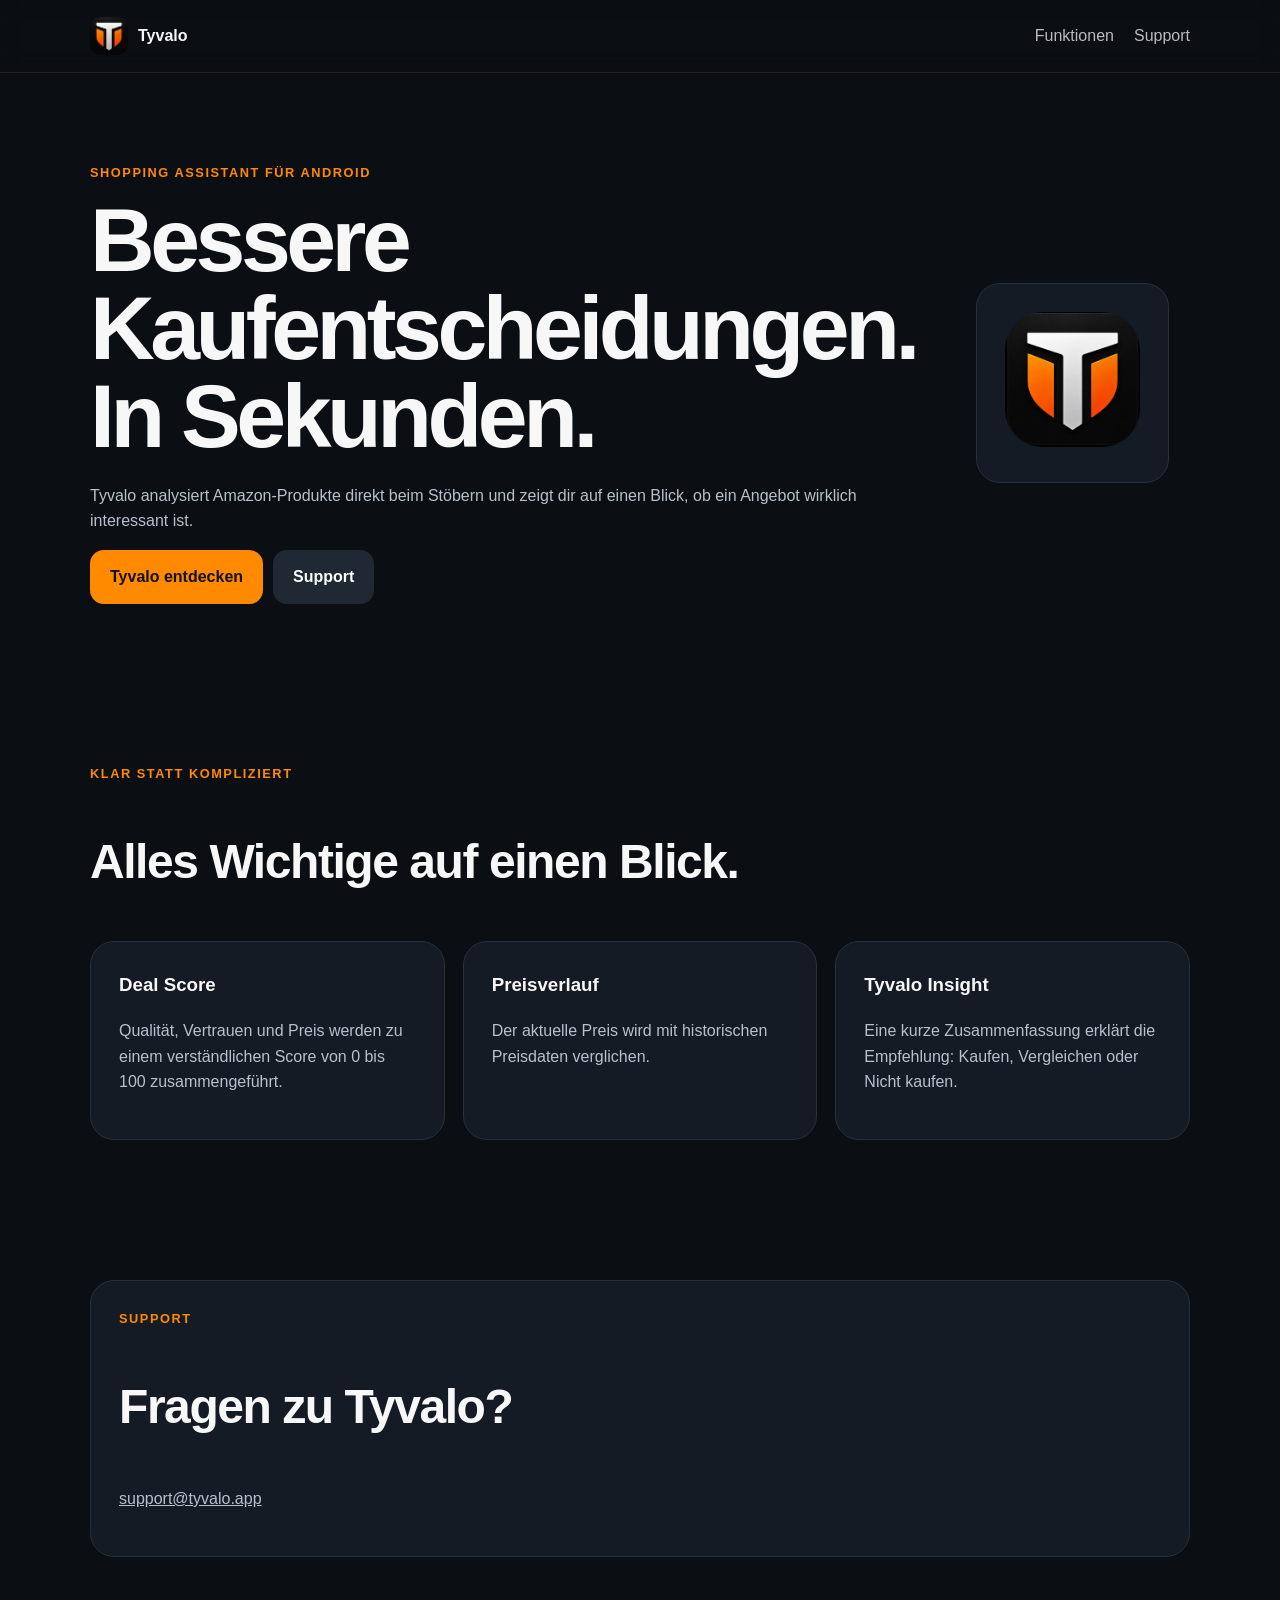
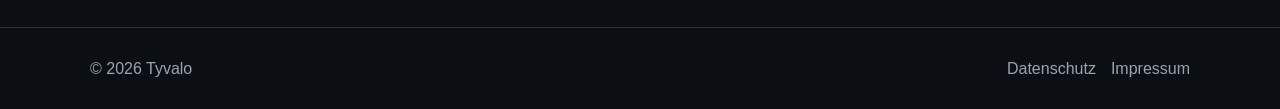
==== index.html @ d8acbd74 "Create Tyvalo website" ====
<!doctype html><html lang="de"><head><meta charset="utf-8"><meta name="viewport" content="width=device-width,initial-scale=1"><title>Tyvalo – Smarte Kaufentscheidungen</title><meta name="description" content="Tyvalo bewertet Amazon-Produkte mit Deal Score, Preisverlauf und klarer Kaufempfehlung."><link rel="icon" href="assets/tyvalo-icon.png"><link rel="stylesheet" href="styles.css"></head><body>
<header><div class="container"><nav><a class="brand" href="index.html"><img src="assets/tyvalo-icon.png" alt=""><span>Tyvalo</span></a><div class="links"><a href="#funktionen">Funktionen</a><a href="#support">Support</a></div></nav></div></header>
<main><section class="hero"><div class="container hero-grid"><div><div class="eyebrow">Shopping Assistant für Android</div><h1>Bessere Kaufentscheidungen. In Sekunden.</h1><p>Tyvalo analysiert Amazon-Produkte direkt beim Stöbern und zeigt dir auf einen Blick, ob ein Angebot wirklich interessant ist.</p><a class="btn" href="#funktionen">Tyvalo entdecken</a><a class="btn" style="background:#202833;color:#fff" href="mailto:support@tyvalo.app">Support</a></div><div class="hero-card"><img src="assets/tyvalo-icon.png" alt="Tyvalo App-Icon"></div></div></section>
<section class="section" id="funktionen"><div class="container"><div class="eyebrow">Klar statt kompliziert</div><h2>Alles Wichtige auf einen Blick.</h2><div class="cards"><article class="card"><h3>Deal Score</h3><p>Qualität, Vertrauen und Preis werden zu einem verständlichen Score von 0 bis 100 zusammengeführt.</p></article><article class="card"><h3>Preisverlauf</h3><p>Der aktuelle Preis wird mit historischen Preisdaten verglichen.</p></article><article class="card"><h3>Tyvalo Insight</h3><p>Eine kurze Zusammenfassung erklärt die Empfehlung: Kaufen, Vergleichen oder Nicht kaufen.</p></article></div></div></section>
<section class="section" id="support"><div class="container"><div class="box"><div class="eyebrow">Support</div><h2>Fragen zu Tyvalo?</h2><p><a href="mailto:support@tyvalo.app">support@tyvalo.app</a></p></div></div></section></main>
<footer><div class="container footer"><span>© 2026 Tyvalo</span><span><a href="datenschutz.html">Datenschutz</a><a href="impressum.html">Impressum</a></span></div></footer></body></html>
---- styles.css ----
body{margin:0;font-family:Arial,sans-serif;background:#0b0f14;color:#f7f7f7;line-height:1.6}
a{color:inherit}.container{width:min(1100px,calc(100% - 40px));margin:auto}
header{position:sticky;top:0;background:#0b0f14e8;border-bottom:1px solid #222;backdrop-filter:blur(12px)}
nav{height:72px;display:flex;align-items:center;justify-content:space-between}
.brand{display:flex;gap:10px;align-items:center;text-decoration:none;font-weight:800}.brand img{width:38px;border-radius:10px}
.links{display:flex;gap:20px}.links a{text-decoration:none;color:#bbb}
.hero{padding:90px 0}.hero-grid{display:grid;grid-template-columns:1.1fr .9fr;gap:60px;align-items:center}
.eyebrow{color:#ff8a00;font-weight:800;text-transform:uppercase;letter-spacing:.12em;font-size:.8rem}
h1{font-size:clamp(3rem,7vw,6rem);line-height:.98;letter-spacing:-.05em;margin:14px 0 22px}
h2{font-size:clamp(2rem,4vw,3rem);letter-spacing:-.03em}
p{color:#b8c0cc}.btn{display:inline-block;padding:14px 20px;border-radius:14px;text-decoration:none;font-weight:800;background:#ff8a00;color:#111;margin-right:10px}
.hero-card,.card,.box{background:#141b24;border:1px solid #27303d;border-radius:24px;padding:28px}
.hero-card img{width:min(360px,100%);margin:auto;border-radius:28%}
.section{padding:70px 0}.cards{display:grid;grid-template-columns:repeat(3,1fr);gap:18px}.card h3{margin-top:0}
footer{border-top:1px solid #27303d;padding:28px 0;color:#9aa4b2}.footer{display:flex;justify-content:space-between;gap:20px;flex-wrap:wrap}
.footer a{text-decoration:none;color:#9aa4b2;margin-left:15px}
.legal{max-width:850px;padding:60px 0 90px}.legal h1{font-size:3.4rem}.legal h2{margin-top:32px}
.notice{padding:16px;border:1px solid #ff8a0055;background:#ff8a0012;border-radius:14px;color:#ffd09a}
@media(max-width:800px){.hero-grid,.cards{grid-template-columns:1fr}.links{display:none}}
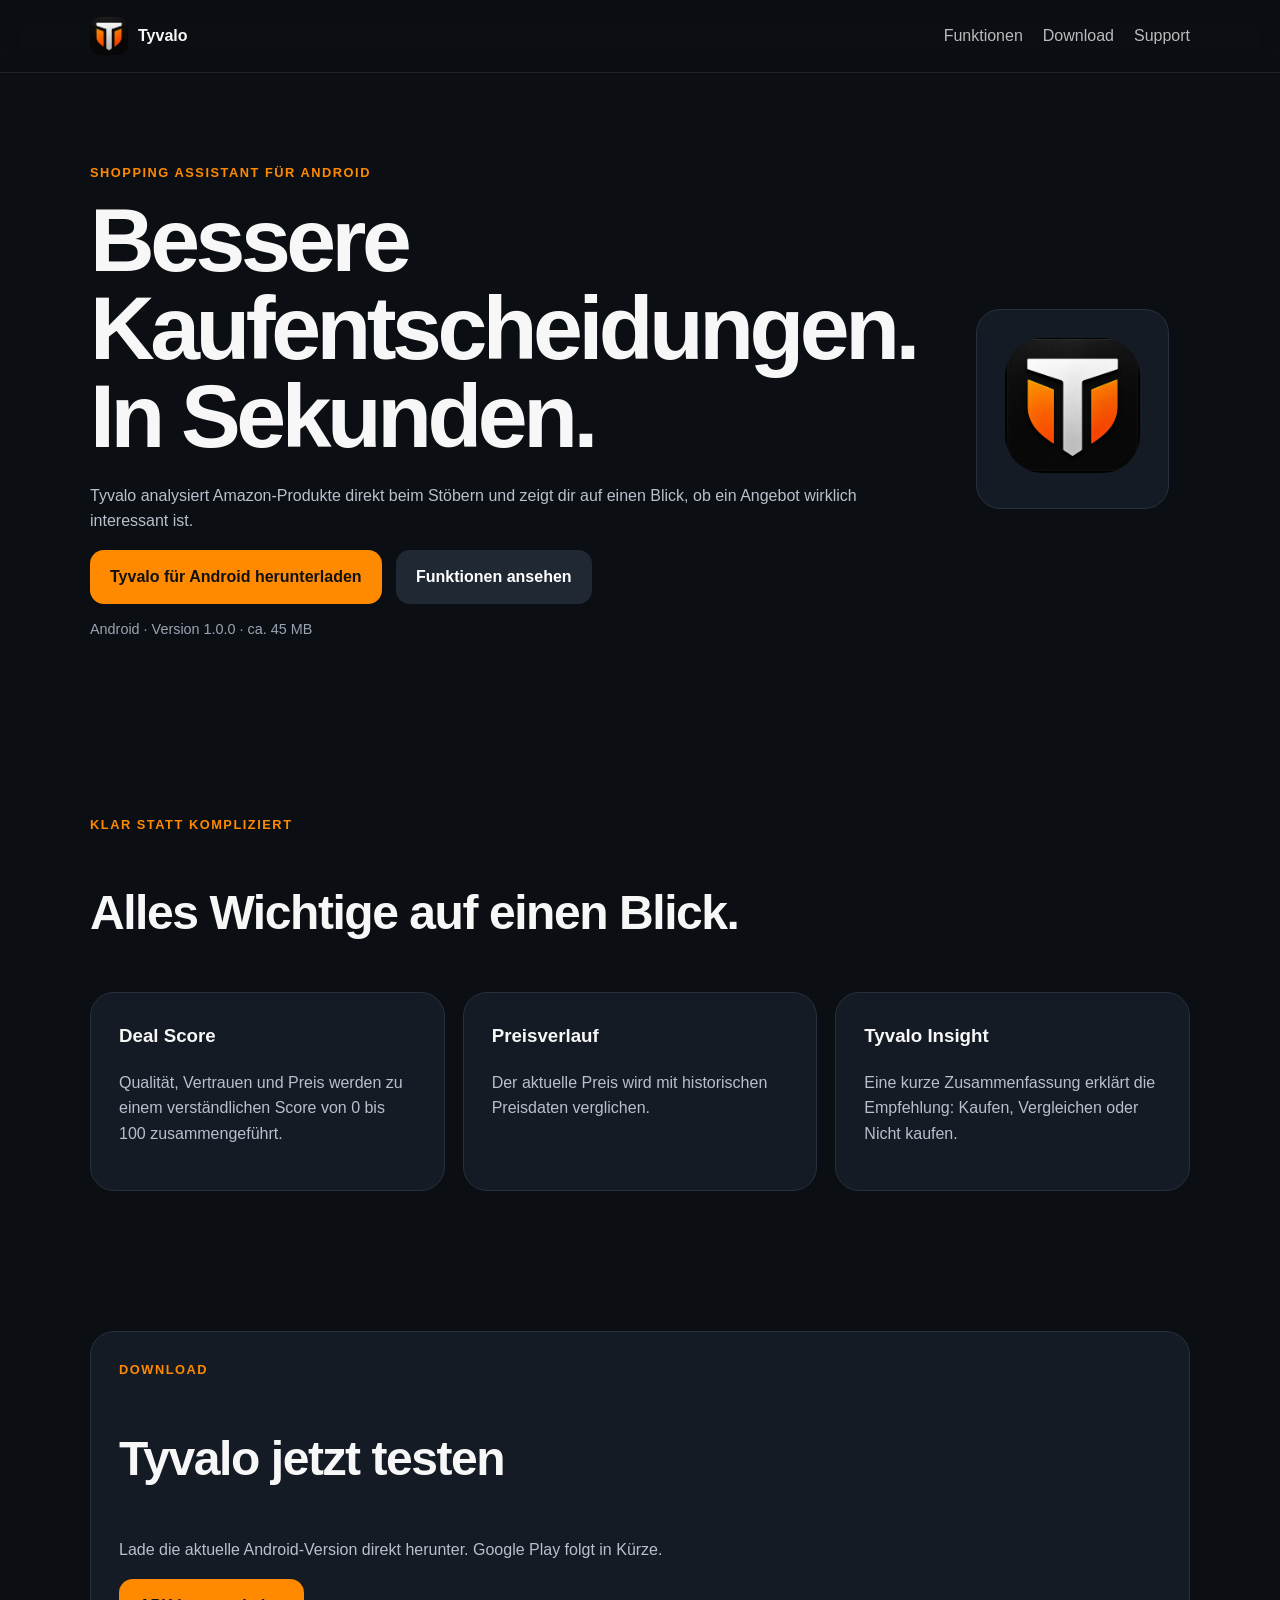
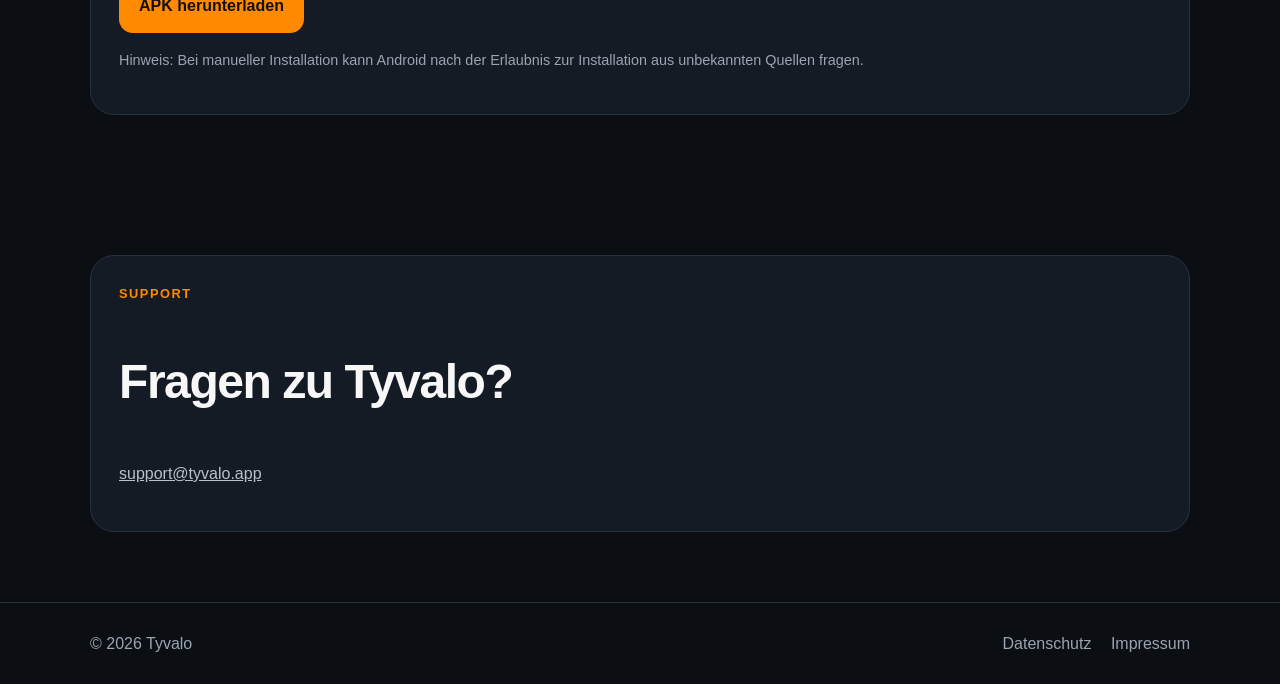
==== commit a785c2da: "Add Tyvalo Android download" ====
--- a/index.html
+++ b/index.html
@@ -1,6 +1,309 @@
-<!doctype html><html lang="de"><head><meta charset="utf-8"><meta name="viewport" content="width=device-width,initial-scale=1"><title>Tyvalo – Smarte Kaufentscheidungen</title><meta name="description" content="Tyvalo bewertet Amazon-Produkte mit Deal Score, Preisverlauf und klarer Kaufempfehlung."><link rel="icon" href="assets/tyvalo-icon.png"><link rel="stylesheet" href="styles.css"></head><body>
-<header><div class="container"><nav><a class="brand" href="index.html"><img src="assets/tyvalo-icon.png" alt=""><span>Tyvalo</span></a><div class="links"><a href="#funktionen">Funktionen</a><a href="#support">Support</a></div></nav></div></header>
-<main><section class="hero"><div class="container hero-grid"><div><div class="eyebrow">Shopping Assistant für Android</div><h1>Bessere Kaufentscheidungen. In Sekunden.</h1><p>Tyvalo analysiert Amazon-Produkte direkt beim Stöbern und zeigt dir auf einen Blick, ob ein Angebot wirklich interessant ist.</p><a class="btn" href="#funktionen">Tyvalo entdecken</a><a class="btn" style="background:#202833;color:#fff" href="mailto:support@tyvalo.app">Support</a></div><div class="hero-card"><img src="assets/tyvalo-icon.png" alt="Tyvalo App-Icon"></div></div></section>
-<section class="section" id="funktionen"><div class="container"><div class="eyebrow">Klar statt kompliziert</div><h2>Alles Wichtige auf einen Blick.</h2><div class="cards"><article class="card"><h3>Deal Score</h3><p>Qualität, Vertrauen und Preis werden zu einem verständlichen Score von 0 bis 100 zusammengeführt.</p></article><article class="card"><h3>Preisverlauf</h3><p>Der aktuelle Preis wird mit historischen Preisdaten verglichen.</p></article><article class="card"><h3>Tyvalo Insight</h3><p>Eine kurze Zusammenfassung erklärt die Empfehlung: Kaufen, Vergleichen oder Nicht kaufen.</p></article></div></div></section>
-<section class="section" id="support"><div class="container"><div class="box"><div class="eyebrow">Support</div><h2>Fragen zu Tyvalo?</h2><p><a href="mailto:support@tyvalo.app">support@tyvalo.app</a></p></div></div></section></main>
-<footer><div class="container footer"><span>© 2026 Tyvalo</span><span><a href="datenschutz.html">Datenschutz</a><a href="impressum.html">Impressum</a></span></div></footer></body></html>+<!doctype html>
+<html lang="de">
+<head>
+  <meta charset="utf-8">
+
+  <meta
+    name="viewport"
+    content="width=device-width, initial-scale=1"
+  >
+
+  <title>
+    Tyvalo – Smarte Kaufentscheidungen
+  </title>
+
+  <meta
+    name="description"
+    content="Tyvalo bewertet Amazon-Produkte mit Deal Score, Preisverlauf und klarer Kaufempfehlung."
+  >
+
+  <link
+    rel="icon"
+    href="assets/tyvalo-icon.png"
+  >
+
+  <link
+    rel="stylesheet"
+    href="styles.css"
+  >
+</head>
+
+<body>
+
+<header>
+  <div class="container">
+    <nav>
+
+      <a
+        class="brand"
+        href="index.html"
+      >
+        <img
+          src="assets/tyvalo-icon.png"
+          alt=""
+        >
+
+        <span>Tyvalo</span>
+      </a>
+
+      <div class="links">
+        <a href="#funktionen">
+          Funktionen
+        </a>
+
+        <a href="#download">
+          Download
+        </a>
+
+        <a href="#support">
+          Support
+        </a>
+      </div>
+
+    </nav>
+  </div>
+</header>
+
+
+<main>
+
+  <section class="hero">
+
+    <div class="container hero-grid">
+
+      <div>
+
+        <div class="eyebrow">
+          Shopping Assistant für Android
+        </div>
+
+        <h1>
+          Bessere Kaufentscheidungen.
+          In Sekunden.
+        </h1>
+
+        <p>
+          Tyvalo analysiert Amazon-Produkte direkt
+          beim Stöbern und zeigt dir auf einen Blick,
+          ob ein Angebot wirklich interessant ist.
+        </p>
+
+        <a
+          class="btn"
+          href="download/tyvalo.apk"
+          download
+        >
+          Tyvalo für Android herunterladen
+        </a>
+
+        <a
+          class="btn"
+          style="background:#202833;color:#fff"
+          href="#funktionen"
+        >
+          Funktionen ansehen
+        </a>
+
+        <p
+          style="
+            margin-top:14px;
+            font-size:.9rem;
+            color:#9aa4b2;
+          "
+        >
+          Android · Version 1.0.0 · ca. 45 MB
+        </p>
+
+      </div>
+
+
+      <div class="hero-card">
+
+        <img
+          src="assets/tyvalo-icon.png"
+          alt="Tyvalo App-Icon"
+        >
+
+      </div>
+
+    </div>
+
+  </section>
+
+
+  <section
+    class="section"
+    id="funktionen"
+  >
+
+    <div class="container">
+
+      <div class="eyebrow">
+        Klar statt kompliziert
+      </div>
+
+      <h2>
+        Alles Wichtige auf einen Blick.
+      </h2>
+
+      <div class="cards">
+
+        <article class="card">
+
+          <h3>
+            Deal Score
+          </h3>
+
+          <p>
+            Qualität, Vertrauen und Preis werden
+            zu einem verständlichen Score von
+            0 bis 100 zusammengeführt.
+          </p>
+
+        </article>
+
+
+        <article class="card">
+
+          <h3>
+            Preisverlauf
+          </h3>
+
+          <p>
+            Der aktuelle Preis wird mit historischen
+            Preisdaten verglichen.
+          </p>
+
+        </article>
+
+
+        <article class="card">
+
+          <h3>
+            Tyvalo Insight
+          </h3>
+
+          <p>
+            Eine kurze Zusammenfassung erklärt
+            die Empfehlung:
+            Kaufen, Vergleichen oder Nicht kaufen.
+          </p>
+
+        </article>
+
+      </div>
+
+    </div>
+
+  </section>
+
+
+  <section
+    class="section"
+    id="download"
+  >
+
+    <div class="container">
+
+      <div class="box">
+
+        <div class="eyebrow">
+          Download
+        </div>
+
+        <h2>
+          Tyvalo jetzt testen
+        </h2>
+
+        <p>
+          Lade die aktuelle Android-Version
+          direkt herunter.
+          Google Play folgt in Kürze.
+        </p>
+
+        <a
+          class="btn"
+          href="download/tyvalo.apk"
+          download
+        >
+          APK herunterladen
+        </a>
+
+        <p
+          style="
+            margin-top:16px;
+            font-size:.9rem;
+            color:#9aa4b2;
+          "
+        >
+          Hinweis:
+          Bei manueller Installation kann Android
+          nach der Erlaubnis zur Installation aus
+          unbekannten Quellen fragen.
+        </p>
+
+      </div>
+
+    </div>
+
+  </section>
+
+
+  <section
+    class="section"
+    id="support"
+  >
+
+    <div class="container">
+
+      <div class="box">
+
+        <div class="eyebrow">
+          Support
+        </div>
+
+        <h2>
+          Fragen zu Tyvalo?
+        </h2>
+
+        <p>
+          <a href="mailto:support@tyvalo.app">
+            support@tyvalo.app
+          </a>
+        </p>
+
+      </div>
+
+    </div>
+
+  </section>
+
+</main>
+
+
+<footer>
+
+  <div class="container footer">
+
+    <span>
+      © 2026 Tyvalo
+    </span>
+
+    <span>
+
+      <a href="datenschutz.html">
+        Datenschutz
+      </a>
+
+      <a href="impressum.html">
+        Impressum
+      </a>
+
+    </span>
+
+  </div>
+
+</footer>
+
+</body>
+</html>
